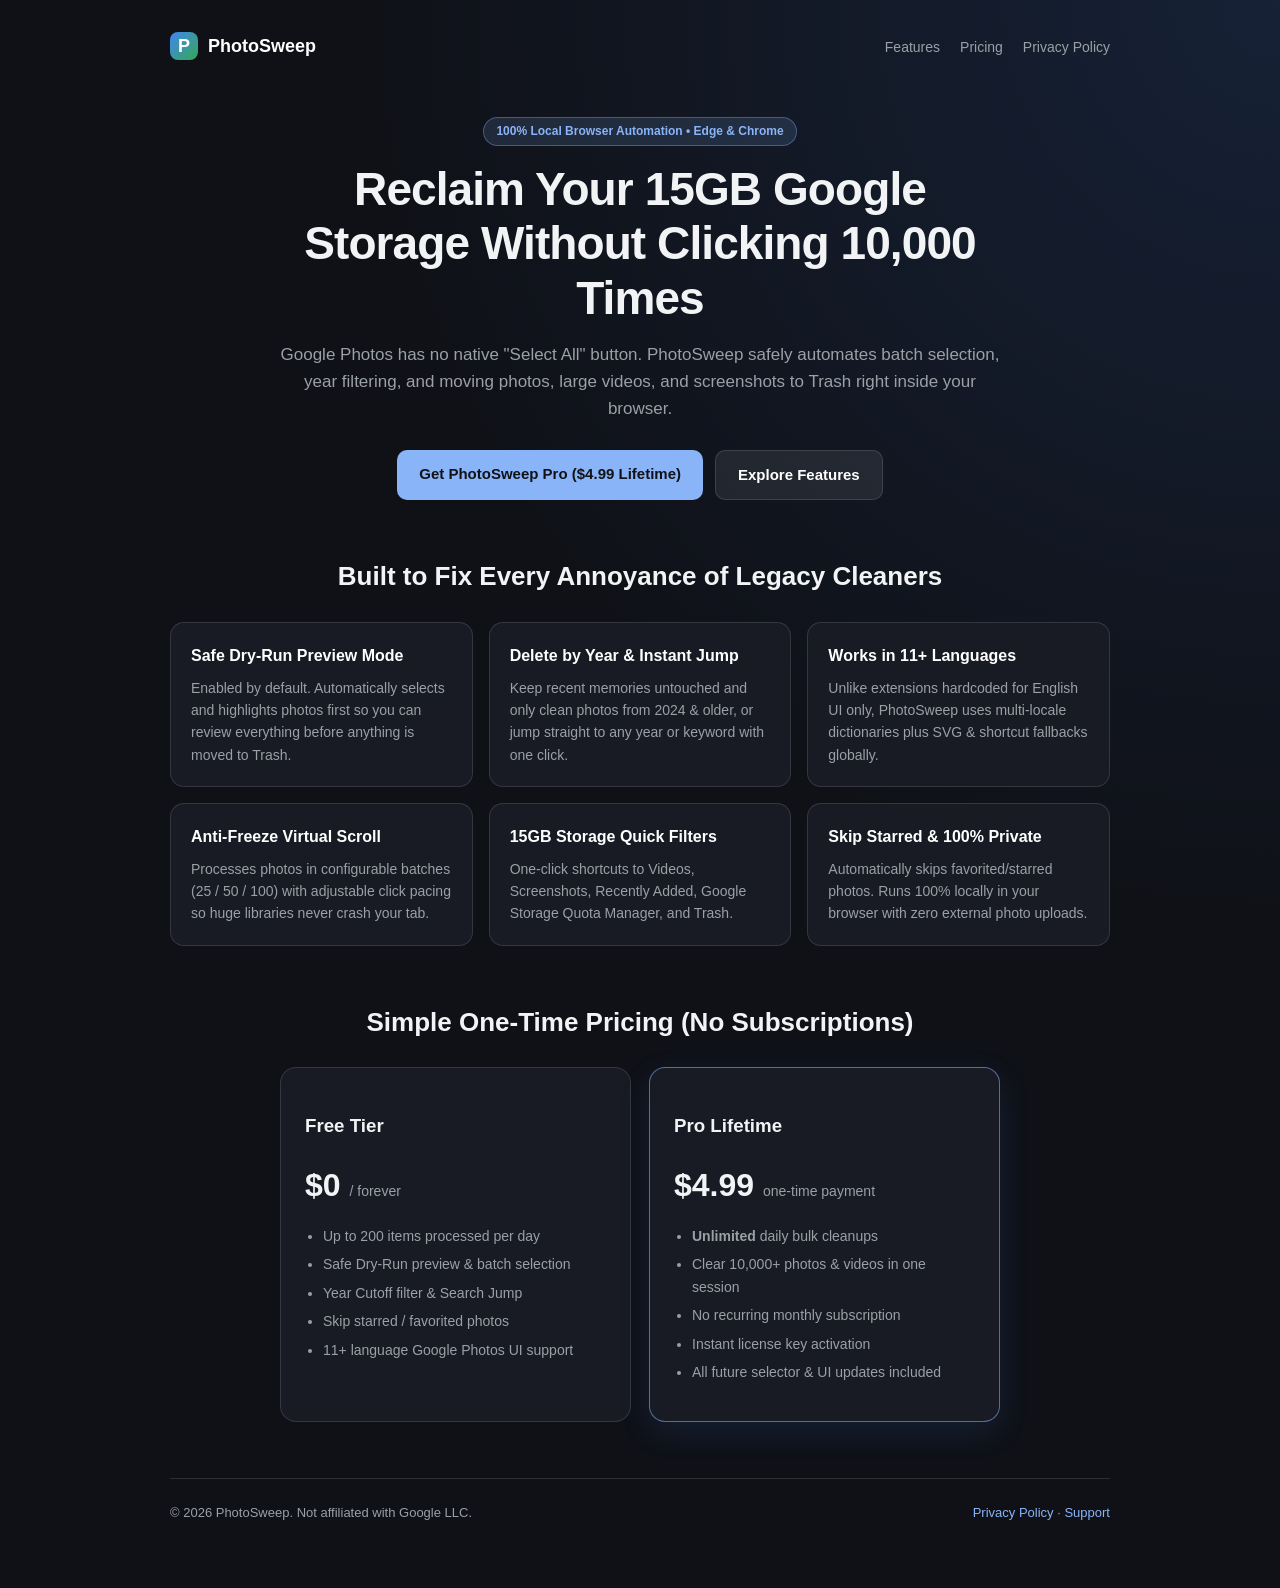
==== index.html @ 194afe2e "Create index.html" ====
<!DOCTYPE html>
<html lang="en">
<head>
  <meta charset="UTF-8" />
  <meta name="viewport" content="width=device-width, initial-scale=1.0" />
  <title>PhotoSweep — Bulk Delete &amp; Storage Cleaner for Google Photos</title>
  <meta name="description" content="Safely bulk select and move thousands of Google Photos, large videos, and screenshots to Trash. Supports 11+ languages, Dry-Run preview, Year Cutoff filter, and anti-freeze batching." />
  <style>
    :root { --bg: #0f1117; --card: #181b24; --border: rgba(255, 255, 255, 0.12); --text: #f1f3f4; --muted: #9aa0a6; --accent: #8ab4f8; }
    * { box-sizing: border-box; }
    body { margin: 0; font-family: -apple-system, BlinkMacSystemFont, "Segoe UI", Roboto, sans-serif; background: radial-gradient(circle at top right, rgba(66, 133, 244, 0.14), transparent 45%), var(--bg); color: var(--text); line-height: 1.6; }
    .wrap { max-width: 980px; margin: 0 auto; padding: 32px 20px 64px; }
    nav { display: flex; justify-content: space-between; align-items: center; margin-bottom: 56px; }
    .brand { display: flex; align-items: center; gap: 10px; font-weight: 700; font-size: 18px; color: #fff; text-decoration: none; }
    .logo { width: 28px; height: 28px; border-radius: 8px; background: linear-gradient(135deg, #4285f4, #34a853); display: inline-flex; align-items: center; justify-content: center; font-weight: 800; color: #fff; }
    .nav-links a { color: var(--muted); text-decoration: none; margin-left: 20px; font-size: 14px; }
    .nav-links a:hover { color: #fff; }
    .hero { text-align: center; max-width: 740px; margin: 0 auto 56px; }
    .pill { display: inline-block; padding: 4px 12px; border-radius: 999px; font-size: 12px; font-weight: 600; background: rgba(138, 180, 248, 0.14); color: var(--accent); border: 1px solid rgba(138, 180, 248, 0.35); margin-bottom: 16px; }
    h1 { font-size: clamp(30px, 5vw, 46px); line-height: 1.18; margin: 0 0 16px; letter-spacing: -0.02em; }
    .subtitle { color: var(--muted); font-size: 17px; margin: 0 auto 28px; }
    .cta-row { display: flex; gap: 12px; justify-content: center; flex-wrap: wrap; }
    .btn { display: inline-block; padding: 12px 22px; border-radius: 10px; font-weight: 600; font-size: 15px; text-decoration: none; transition: opacity 0.15s ease; }
    .btn:hover { opacity: 0.9; }
    .btn-primary { background: var(--accent); color: #111318; }
    .btn-secondary { background: rgba(255, 255, 255, 0.08); color: #fff; border: 1px solid var(--border); }
    .grid { display: grid; grid-template-columns: repeat(auto-fit, minmax(260px, 1fr)); gap: 16px; margin-bottom: 56px; }
    .card { background: var(--card); border: 1px solid var(--border); border-radius: 14px; padding: 20px; }
    .card h3 { margin: 0 0 8px; font-size: 16px; color: #fff; }
    .card p { margin: 0; color: var(--muted); font-size: 14px; }
    .section-title { text-align: center; font-size: 26px; margin: 0 0 24px; }
    .pricing { display: grid; grid-template-columns: repeat(auto-fit, minmax(280px, 1fr)); gap: 18px; max-width: 720px; margin: 0 auto 56px; }
    .price-card { background: var(--card); border: 1px solid var(--border); border-radius: 16px; padding: 24px; }
    .price-card.pro { border-color: rgba(138, 180, 248, 0.55); box-shadow: 0 10px 32px rgba(66, 133, 244, 0.12); }
    .price { font-size: 32px; font-weight: 800; margin: 8px 0; }
    .price span { font-size: 14px; font-weight: 500; color: var(--muted); }
    ul { padding-left: 18px; color: var(--muted); font-size: 14px; }
    li { margin-bottom: 6px; }
    footer { border-top: 1px solid var(--border); padding-top: 24px; display: flex; justify-content: space-between; flex-wrap: wrap; gap: 12px; color: var(--muted); font-size: 13px; }
    footer a { color: var(--accent); text-decoration: none; }
  </style>
</head>
<body>
  <div class="wrap">
    <nav>
      <a class="brand" href="index.html"><span class="logo">P</span><span>PhotoSweep</span></a>
      <div class="nav-links"><a href="#features">Features</a><a href="#pricing">Pricing</a><a href="privacy.html">Privacy Policy</a></div>
    </nav>
    <section class="hero">
      <div class="pill">100% Local Browser Automation • Edge &amp; Chrome</div>
      <h1>Reclaim Your 15GB Google Storage Without Clicking 10,000 Times</h1>
      <p class="subtitle">Google Photos has no native "Select All" button. PhotoSweep safely automates batch selection, year filtering, and moving photos, large videos, and screenshots to Trash right inside your browser.</p>
      <div class="cta-row">
        <a class="btn btn-primary" href="#pricing">Get PhotoSweep Pro ($4.99 Lifetime)</a>
        <a class="btn btn-secondary" href="#features">Explore Features</a>
      </div>
    </section>
    <h2 class="section-title" id="features">Built to Fix Every Annoyance of Legacy Cleaners</h2>
    <section class="grid">
      <div class="card"><h3>Safe Dry-Run Preview Mode</h3><p>Enabled by default. Automatically selects and highlights photos first so you can review everything before anything is moved to Trash.</p></div>
      <div class="card"><h3>Delete by Year &amp; Instant Jump</h3><p>Keep recent memories untouched and only clean photos from 2024 &amp; older, or jump straight to any year or keyword with one click.</p></div>
      <div class="card"><h3>Works in 11+ Languages</h3><p>Unlike extensions hardcoded for English UI only, PhotoSweep uses multi-locale dictionaries plus SVG &amp; shortcut fallbacks globally.</p></div>
      <div class="card"><h3>Anti-Freeze Virtual Scroll</h3><p>Processes photos in configurable batches (25 / 50 / 100) with adjustable click pacing so huge libraries never crash your tab.</p></div>
      <div class="card"><h3>15GB Storage Quick Filters</h3><p>One-click shortcuts to Videos, Screenshots, Recently Added, Google Storage Quota Manager, and Trash.</p></div>
      <div class="card"><h3>Skip Starred &amp; 100% Private</h3><p>Automatically skips favorited/starred photos. Runs 100% locally in your browser with zero external photo uploads.</p></div>
    </section>
    <h2 class="section-title" id="pricing">Simple One-Time Pricing (No Subscriptions)</h2>
    <section class="pricing">
      <div class="price-card"><h3>Free Tier</h3><div class="price">$0 <span>/ forever</span></div><ul><li>Up to 200 items processed per day</li><li>Safe Dry-Run preview &amp; batch selection</li><li>Year Cutoff filter &amp; Search Jump</li><li>Skip starred / favorited photos</li><li>11+ language Google Photos UI support</li></ul></div>
      <div class="price-card pro"><h3>Pro Lifetime</h3><div class="price">$4.99 <span>one-time payment</span></div><ul><li><strong>Unlimited</strong> daily bulk cleanups</li><li>Clear 10,000+ photos &amp; videos in one session</li><li>No recurring monthly subscription</li><li>Instant license key activation</li><li>All future selector &amp; UI updates included</li></ul></div>
    </section>
    <footer><div>© 2026 PhotoSweep. Not affiliated with Google LLC.</div><div><a href="privacy.html">Privacy Policy</a> · <a href="mailto:support@photosweep.app">Support</a></div></footer>
  </div>
</body>
</html>
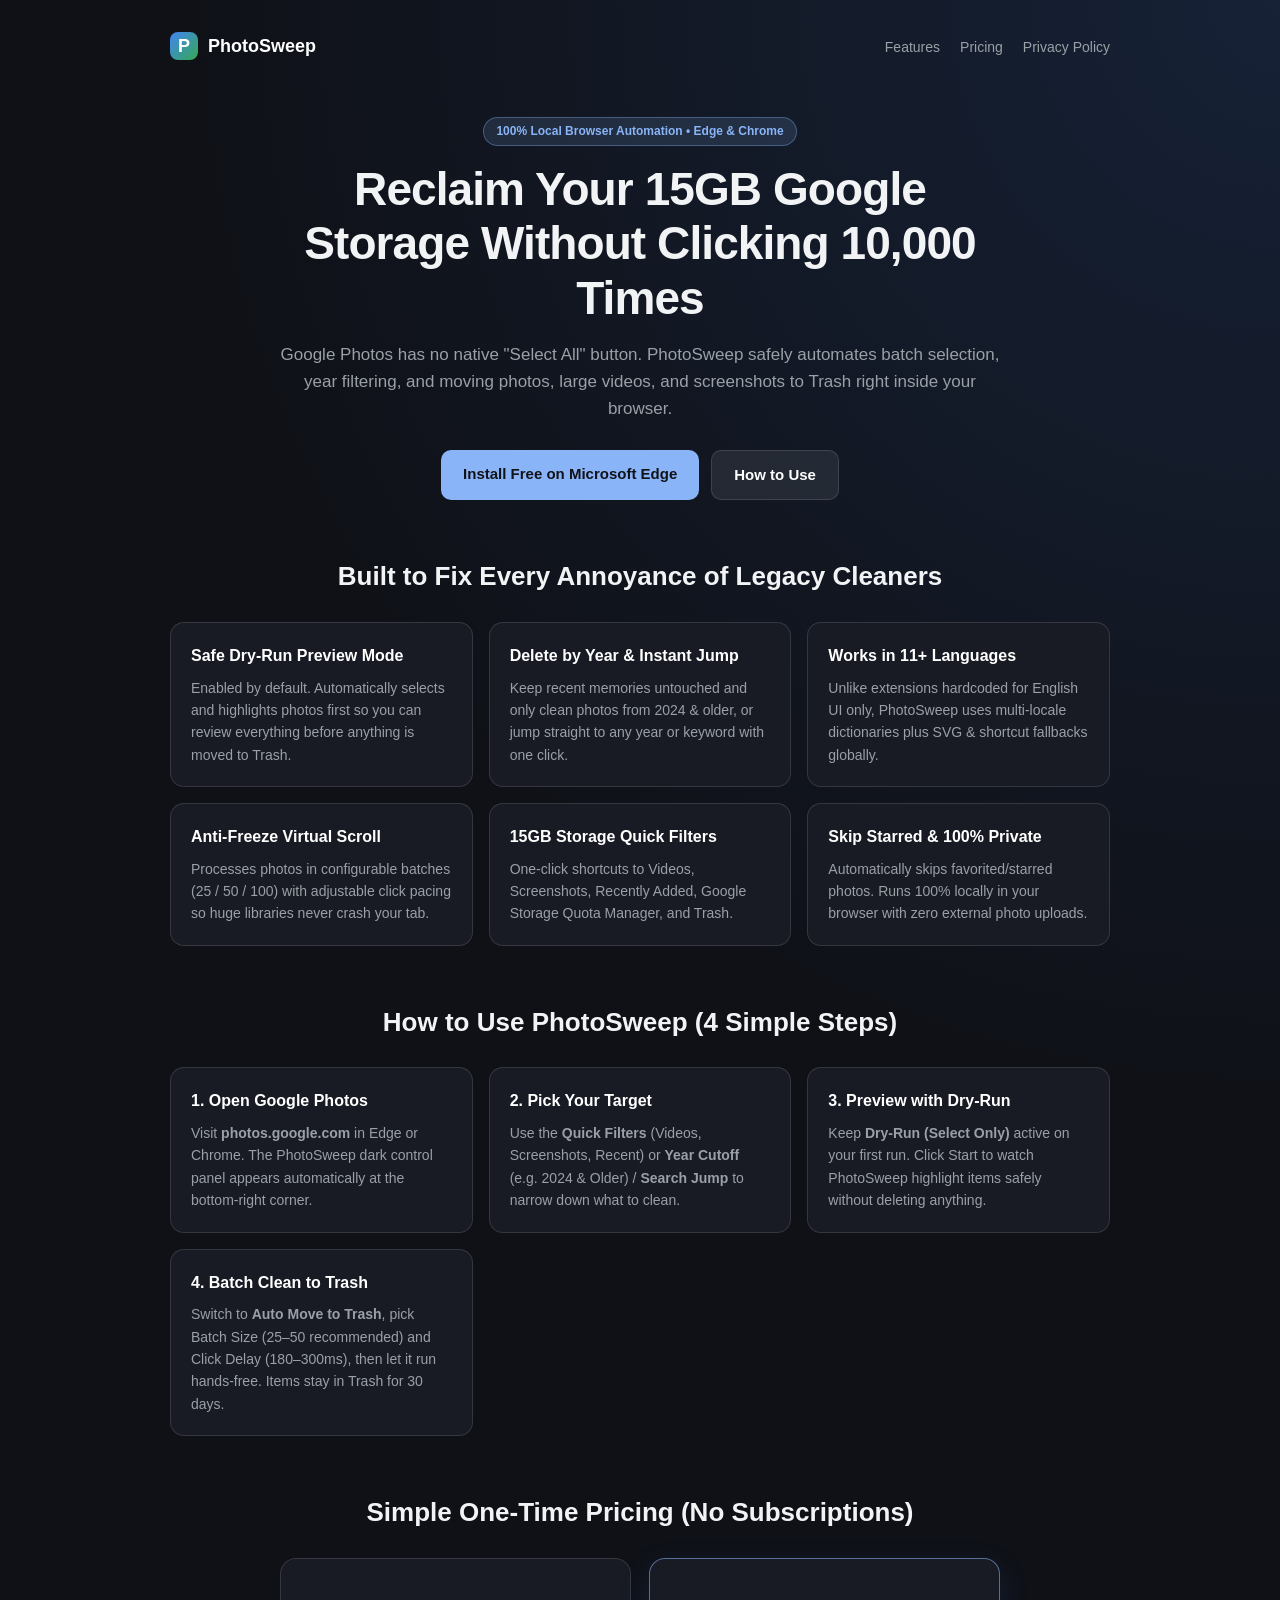
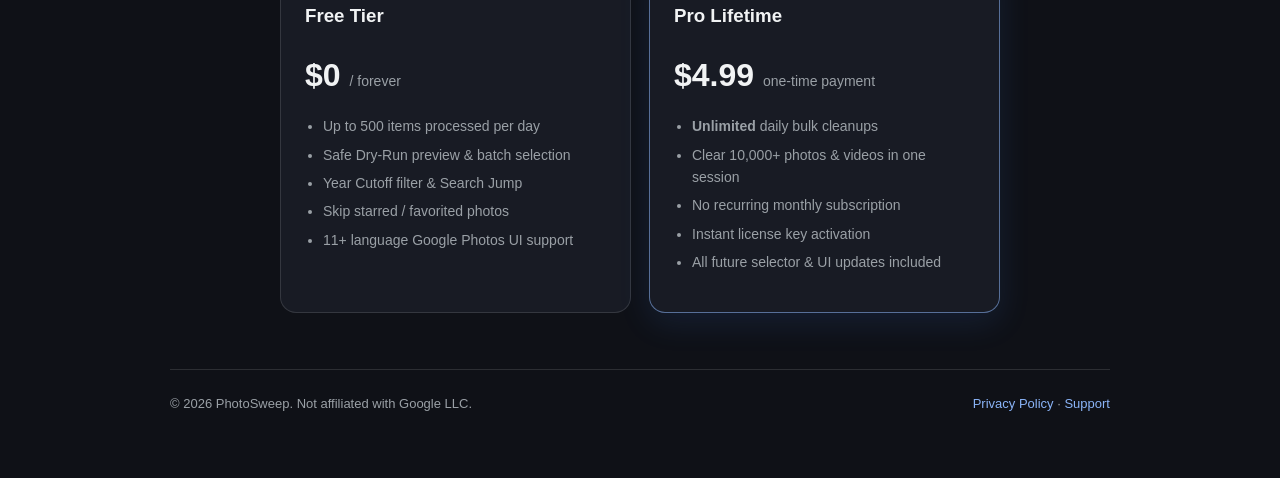
==== commit 6ec18bc7: "Update index.html" ====
--- a/index.html
+++ b/index.html
@@ -6,7 +6,7 @@
   <title>PhotoSweep — Bulk Delete &amp; Storage Cleaner for Google Photos</title>
   <meta name="description" content="Safely bulk select and move thousands of Google Photos, large videos, and screenshots to Trash. Supports 11+ languages, Dry-Run preview, Year Cutoff filter, and anti-freeze batching." />
   <style>
-    :root { --bg: #0f1117; --card: #181b24; --border: rgba(255, 255, 255, 0.12); --text: #f1f3f4; --muted: #9aa0a6; --accent: #8ab4f8; }
+    :root { --bg: #0f1117; --card: #181b24; --border: rgba(255, 255, 255, 0.12); --text: #f1f3f4; --muted: #9aa0a6; --accent: #8ab4f8; --green: #81c995; --gold: #fdd663; }
     * { box-sizing: border-box; }
     body { margin: 0; font-family: -apple-system, BlinkMacSystemFont, "Segoe UI", Roboto, sans-serif; background: radial-gradient(circle at top right, rgba(66, 133, 244, 0.14), transparent 45%), var(--bg); color: var(--text); line-height: 1.6; }
     .wrap { max-width: 980px; margin: 0 auto; padding: 32px 20px 64px; }
@@ -51,8 +51,8 @@
       <h1>Reclaim Your 15GB Google Storage Without Clicking 10,000 Times</h1>
       <p class="subtitle">Google Photos has no native "Select All" button. PhotoSweep safely automates batch selection, year filtering, and moving photos, large videos, and screenshots to Trash right inside your browser.</p>
       <div class="cta-row">
-        <a class="btn btn-primary" href="#pricing">Get PhotoSweep Pro ($4.99 Lifetime)</a>
-        <a class="btn btn-secondary" href="#features">Explore Features</a>
+        <a class="btn btn-primary" href="https://microsoftedge.microsoft.com/addons/detail/photosweep-%E2%80%94-google-photo/ddmgkgjpaelgifebnbojjlfighnmljgi" target="_blank" rel="noopener noreferrer">Install Free on Microsoft Edge</a>
+        <a class="btn btn-secondary" href="#how-to-use">How to Use</a>
       </div>
     </section>
     <h2 class="section-title" id="features">Built to Fix Every Annoyance of Legacy Cleaners</h2>
@@ -64,9 +64,16 @@
       <div class="card"><h3>15GB Storage Quick Filters</h3><p>One-click shortcuts to Videos, Screenshots, Recently Added, Google Storage Quota Manager, and Trash.</p></div>
       <div class="card"><h3>Skip Starred &amp; 100% Private</h3><p>Automatically skips favorited/starred photos. Runs 100% locally in your browser with zero external photo uploads.</p></div>
     </section>
+    <h2 class="section-title" id="how-to-use">How to Use PhotoSweep (4 Simple Steps)</h2>
+    <section class="grid">
+      <div class="card"><h3>1. Open Google Photos</h3><p>Visit <strong>photos.google.com</strong> in Edge or Chrome. The PhotoSweep dark control panel appears automatically at the bottom-right corner.</p></div>
+      <div class="card"><h3>2. Pick Your Target</h3><p>Use the <strong>Quick Filters</strong> (Videos, Screenshots, Recent) or <strong>Year Cutoff</strong> (e.g. 2024 &amp; Older) / <strong>Search Jump</strong> to narrow down what to clean.</p></div>
+      <div class="card"><h3>3. Preview with Dry-Run</h3><p>Keep <strong>Dry-Run (Select Only)</strong> active on your first run. Click Start to watch PhotoSweep highlight items safely without deleting anything.</p></div>
+      <div class="card"><h3>4. Batch Clean to Trash</h3><p>Switch to <strong>Auto Move to Trash</strong>, pick Batch Size (25–50 recommended) and Click Delay (180–300ms), then let it run hands-free. Items stay in Trash for 30 days.</p></div>
+    </section>
     <h2 class="section-title" id="pricing">Simple One-Time Pricing (No Subscriptions)</h2>
     <section class="pricing">
-      <div class="price-card"><h3>Free Tier</h3><div class="price">$0 <span>/ forever</span></div><ul><li>Up to 200 items processed per day</li><li>Safe Dry-Run preview &amp; batch selection</li><li>Year Cutoff filter &amp; Search Jump</li><li>Skip starred / favorited photos</li><li>11+ language Google Photos UI support</li></ul></div>
+      <div class="price-card"><h3>Free Tier</h3><div class="price">$0 <span>/ forever</span></div><ul><li>Up to 500 items processed per day</li><li>Safe Dry-Run preview &amp; batch selection</li><li>Year Cutoff filter &amp; Search Jump</li><li>Skip starred / favorited photos</li><li>11+ language Google Photos UI support</li></ul></div>
       <div class="price-card pro"><h3>Pro Lifetime</h3><div class="price">$4.99 <span>one-time payment</span></div><ul><li><strong>Unlimited</strong> daily bulk cleanups</li><li>Clear 10,000+ photos &amp; videos in one session</li><li>No recurring monthly subscription</li><li>Instant license key activation</li><li>All future selector &amp; UI updates included</li></ul></div>
     </section>
     <footer><div>© 2026 PhotoSweep. Not affiliated with Google LLC.</div><div><a href="privacy.html">Privacy Policy</a> · <a href="mailto:support@photosweep.app">Support</a></div></footer>
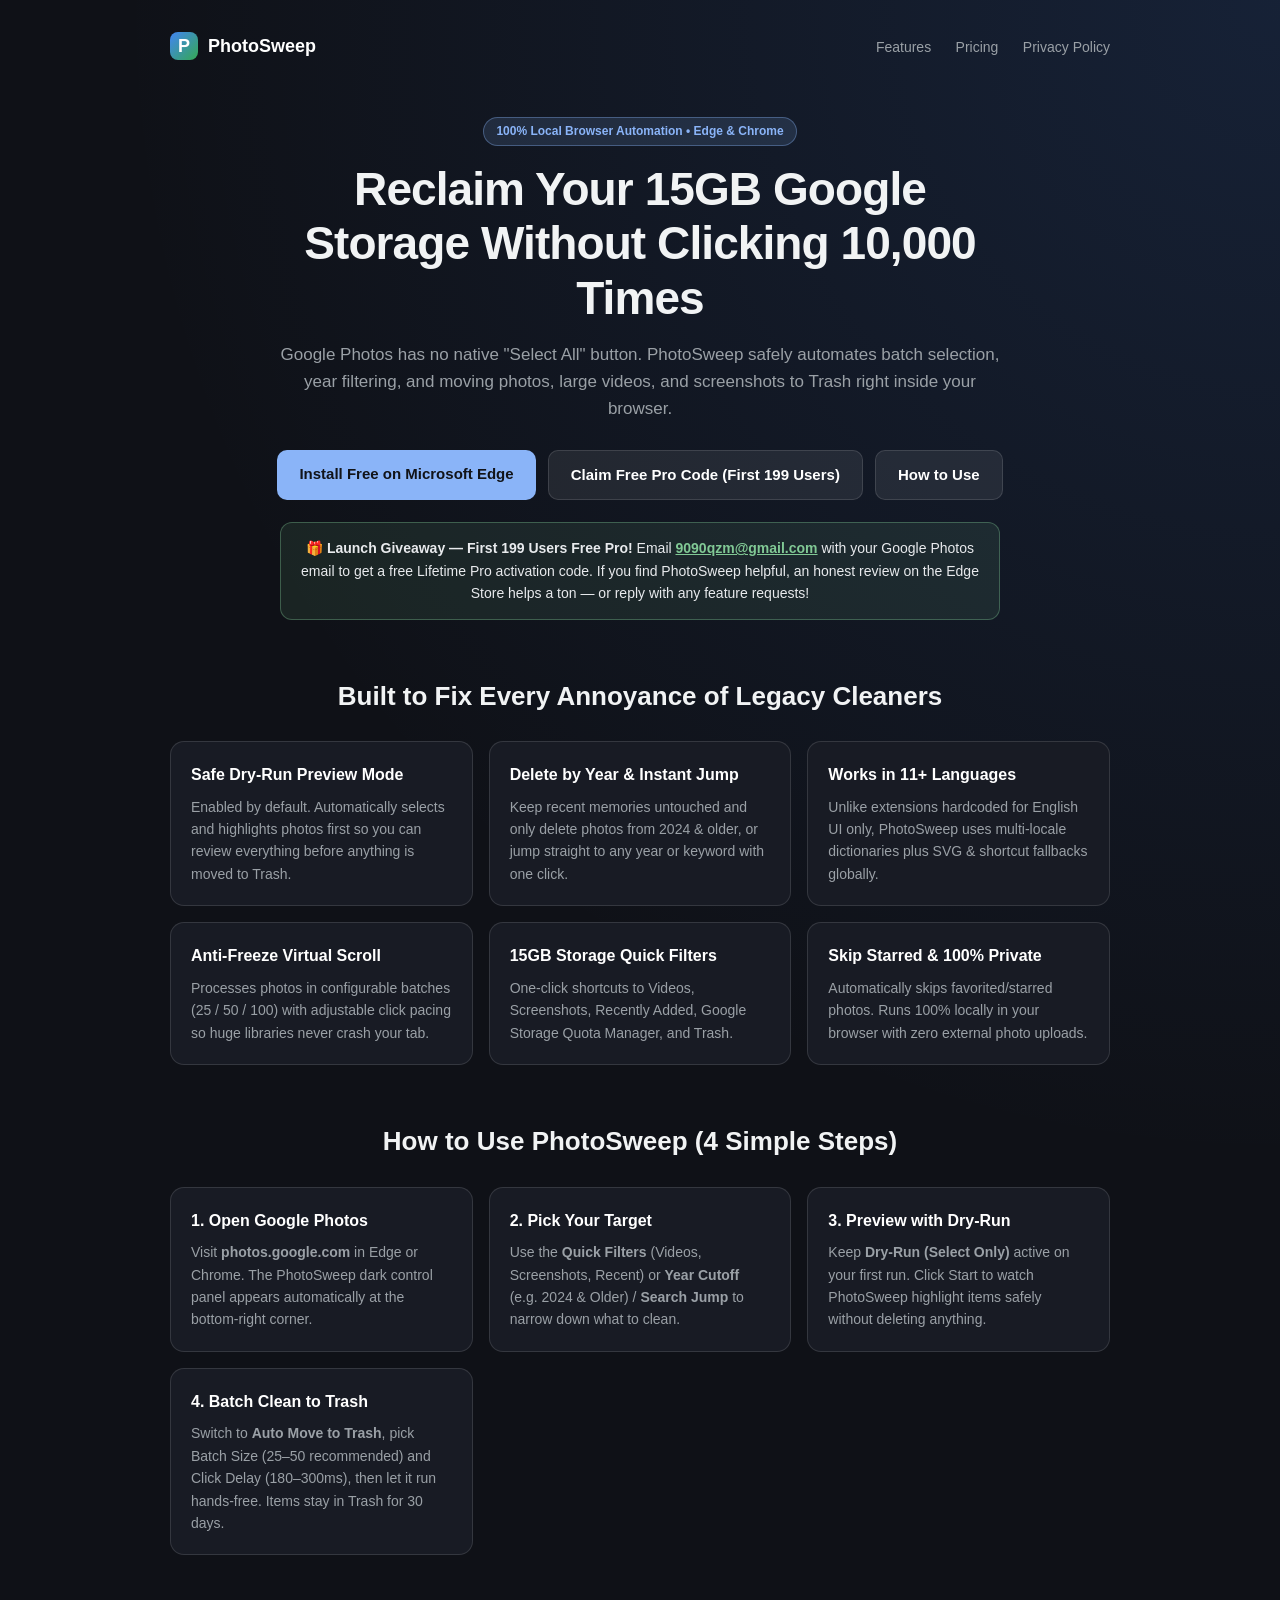
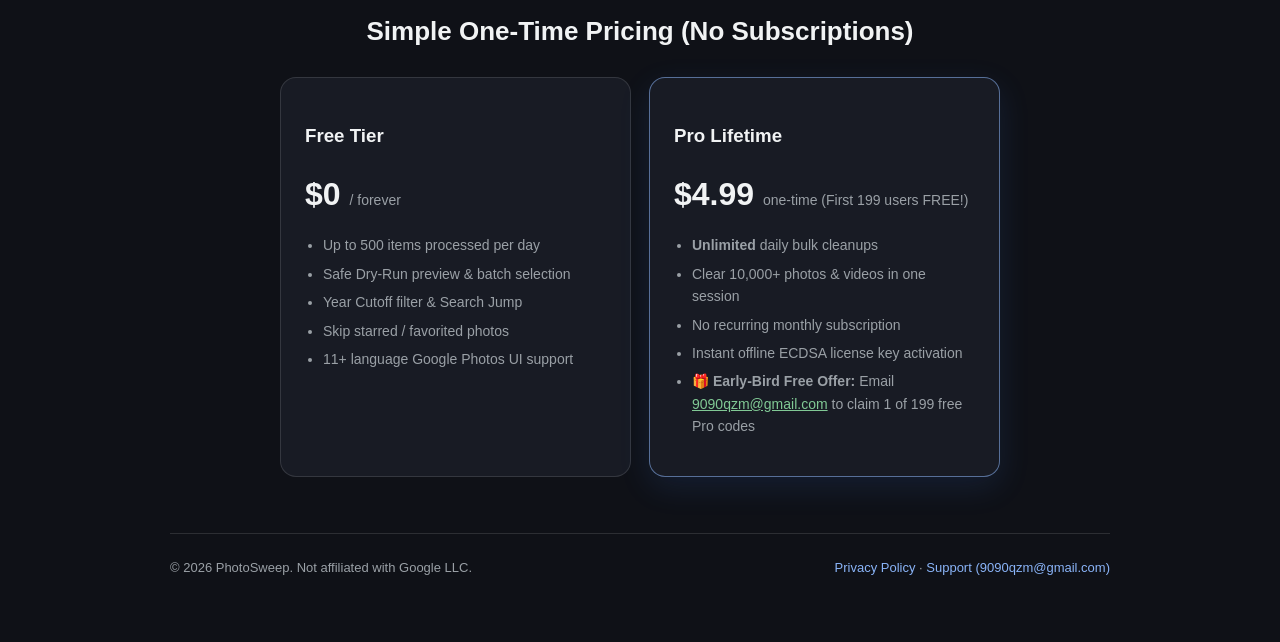
==== commit fbaab0a5: "Add First 199 Free Pro giveaway banner and update contact email to 9090qzm@gmail.com" ====
--- a/index.html
+++ b/index.html
@@ -6,77 +6,298 @@
   <title>PhotoSweep — Bulk Delete &amp; Storage Cleaner for Google Photos</title>
   <meta name="description" content="Safely bulk select and move thousands of Google Photos, large videos, and screenshots to Trash. Supports 11+ languages, Dry-Run preview, Year Cutoff filter, and anti-freeze batching." />
   <style>
-    :root { --bg: #0f1117; --card: #181b24; --border: rgba(255, 255, 255, 0.12); --text: #f1f3f4; --muted: #9aa0a6; --accent: #8ab4f8; --green: #81c995; --gold: #fdd663; }
+    :root {
+      --bg: #0f1117;
+      --card: #181b24;
+      --border: rgba(255, 255, 255, 0.12);
+      --text: #f1f3f4;
+      --muted: #9aa0a6;
+      --accent: #8ab4f8;
+      --green: #81c995;
+      --gold: #fdd663;
+    }
     * { box-sizing: border-box; }
-    body { margin: 0; font-family: -apple-system, BlinkMacSystemFont, "Segoe UI", Roboto, sans-serif; background: radial-gradient(circle at top right, rgba(66, 133, 244, 0.14), transparent 45%), var(--bg); color: var(--text); line-height: 1.6; }
-    .wrap { max-width: 980px; margin: 0 auto; padding: 32px 20px 64px; }
-    nav { display: flex; justify-content: space-between; align-items: center; margin-bottom: 56px; }
-    .brand { display: flex; align-items: center; gap: 10px; font-weight: 700; font-size: 18px; color: #fff; text-decoration: none; }
-    .logo { width: 28px; height: 28px; border-radius: 8px; background: linear-gradient(135deg, #4285f4, #34a853); display: inline-flex; align-items: center; justify-content: center; font-weight: 800; color: #fff; }
-    .nav-links a { color: var(--muted); text-decoration: none; margin-left: 20px; font-size: 14px; }
+    body {
+      margin: 0;
+      font-family: -apple-system, BlinkMacSystemFont, "Segoe UI", Roboto, sans-serif;
+      background: radial-gradient(circle at top right, rgba(66, 133, 244, 0.14), transparent 45%), var(--bg);
+      color: var(--text);
+      line-height: 1.6;
+    }
+    .wrap {
+      max-width: 980px;
+      margin: 0 auto;
+      padding: 32px 20px 64px;
+    }
+    nav {
+      display: flex;
+      justify-content: space-between;
+      align-items: center;
+      margin-bottom: 56px;
+    }
+    .brand {
+      display: flex;
+      align-items: center;
+      gap: 10px;
+      font-weight: 700;
+      font-size: 18px;
+      color: #fff;
+      text-decoration: none;
+    }
+    .logo {
+      width: 28px;
+      height: 28px;
+      border-radius: 8px;
+      background: linear-gradient(135deg, #4285f4, #34a853);
+      display: inline-flex;
+      align-items: center;
+      justify-content: center;
+      font-weight: 800;
+      color: #fff;
+    }
+    .nav-links a {
+      color: var(--muted);
+      text-decoration: none;
+      margin-left: 20px;
+      font-size: 14px;
+    }
     .nav-links a:hover { color: #fff; }
-    .hero { text-align: center; max-width: 740px; margin: 0 auto 56px; }
-    .pill { display: inline-block; padding: 4px 12px; border-radius: 999px; font-size: 12px; font-weight: 600; background: rgba(138, 180, 248, 0.14); color: var(--accent); border: 1px solid rgba(138, 180, 248, 0.35); margin-bottom: 16px; }
-    h1 { font-size: clamp(30px, 5vw, 46px); line-height: 1.18; margin: 0 0 16px; letter-spacing: -0.02em; }
-    .subtitle { color: var(--muted); font-size: 17px; margin: 0 auto 28px; }
-    .cta-row { display: flex; gap: 12px; justify-content: center; flex-wrap: wrap; }
-    .btn { display: inline-block; padding: 12px 22px; border-radius: 10px; font-weight: 600; font-size: 15px; text-decoration: none; transition: opacity 0.15s ease; }
+    .hero {
+      text-align: center;
+      max-width: 740px;
+      margin: 0 auto 56px;
+    }
+    .pill {
+      display: inline-block;
+      padding: 4px 12px;
+      border-radius: 999px;
+      font-size: 12px;
+      font-weight: 600;
+      background: rgba(138, 180, 248, 0.14);
+      color: var(--accent);
+      border: 1px solid rgba(138, 180, 248, 0.35);
+      margin-bottom: 16px;
+    }
+    h1 {
+      font-size: clamp(30px, 5vw, 46px);
+      line-height: 1.18;
+      margin: 0 0 16px;
+      letter-spacing: -0.02em;
+    }
+    .subtitle {
+      color: var(--muted);
+      font-size: 17px;
+      margin: 0 auto 28px;
+    }
+    .cta-row {
+      display: flex;
+      gap: 12px;
+      justify-content: center;
+      flex-wrap: wrap;
+    }
+    .btn {
+      display: inline-block;
+      padding: 12px 22px;
+      border-radius: 10px;
+      font-weight: 600;
+      font-size: 15px;
+      text-decoration: none;
+      transition: opacity 0.15s ease;
+    }
     .btn:hover { opacity: 0.9; }
     .btn-primary { background: var(--accent); color: #111318; }
-    .btn-secondary { background: rgba(255, 255, 255, 0.08); color: #fff; border: 1px solid var(--border); }
-    .grid { display: grid; grid-template-columns: repeat(auto-fit, minmax(260px, 1fr)); gap: 16px; margin-bottom: 56px; }
-    .card { background: var(--card); border: 1px solid var(--border); border-radius: 14px; padding: 20px; }
-    .card h3 { margin: 0 0 8px; font-size: 16px; color: #fff; }
-    .card p { margin: 0; color: var(--muted); font-size: 14px; }
-    .section-title { text-align: center; font-size: 26px; margin: 0 0 24px; }
-    .pricing { display: grid; grid-template-columns: repeat(auto-fit, minmax(280px, 1fr)); gap: 18px; max-width: 720px; margin: 0 auto 56px; }
-    .price-card { background: var(--card); border: 1px solid var(--border); border-radius: 16px; padding: 24px; }
-    .price-card.pro { border-color: rgba(138, 180, 248, 0.55); box-shadow: 0 10px 32px rgba(66, 133, 244, 0.12); }
-    .price { font-size: 32px; font-weight: 800; margin: 8px 0; }
-    .price span { font-size: 14px; font-weight: 500; color: var(--muted); }
-    ul { padding-left: 18px; color: var(--muted); font-size: 14px; }
+    .btn-secondary {
+      background: rgba(255, 255, 255, 0.08);
+      color: #fff;
+      border: 1px solid var(--border);
+    }
+    .grid {
+      display: grid;
+      grid-template-columns: repeat(auto-fit, minmax(260px, 1fr));
+      gap: 16px;
+      margin-bottom: 56px;
+    }
+    .card {
+      background: var(--card);
+      border: 1px solid var(--border);
+      border-radius: 14px;
+      padding: 20px;
+    }
+    .card h3 {
+      margin: 0 0 8px;
+      font-size: 16px;
+      color: #fff;
+    }
+    .card p {
+      margin: 0;
+      color: var(--muted);
+      font-size: 14px;
+    }
+    .section-title {
+      text-align: center;
+      font-size: 26px;
+      margin: 0 0 24px;
+    }
+    .pricing {
+      display: grid;
+      grid-template-columns: repeat(auto-fit, minmax(280px, 1fr));
+      gap: 18px;
+      max-width: 720px;
+      margin: 0 auto 56px;
+    }
+    .price-card {
+      background: var(--card);
+      border: 1px solid var(--border);
+      border-radius: 16px;
+      padding: 24px;
+    }
+    .price-card.pro {
+      border-color: rgba(138, 180, 248, 0.55);
+      box-shadow: 0 10px 32px rgba(66, 133, 244, 0.12);
+    }
+    .price {
+      font-size: 32px;
+      font-weight: 800;
+      margin: 8px 0;
+    }
+    .price span {
+      font-size: 14px;
+      font-weight: 500;
+      color: var(--muted);
+    }
+    ul {
+      padding-left: 18px;
+      color: var(--muted);
+      font-size: 14px;
+    }
     li { margin-bottom: 6px; }
-    footer { border-top: 1px solid var(--border); padding-top: 24px; display: flex; justify-content: space-between; flex-wrap: wrap; gap: 12px; color: var(--muted); font-size: 13px; }
+    footer {
+      border-top: 1px solid var(--border);
+      padding-top: 24px;
+      display: flex;
+      justify-content: space-between;
+      flex-wrap: wrap;
+      gap: 12px;
+      color: var(--muted);
+      font-size: 13px;
+    }
     footer a { color: var(--accent); text-decoration: none; }
   </style>
 </head>
 <body>
   <div class="wrap">
     <nav>
-      <a class="brand" href="index.html"><span class="logo">P</span><span>PhotoSweep</span></a>
-      <div class="nav-links"><a href="#features">Features</a><a href="#pricing">Pricing</a><a href="privacy.html">Privacy Policy</a></div>
+      <a class="brand" href="index.html">
+        <span class="logo">P</span>
+        <span>PhotoSweep</span>
+      </a>
+      <div class="nav-links">
+        <a href="#features">Features</a>
+        <a href="#pricing">Pricing</a>
+        <a href="privacy.html">Privacy Policy</a>
+      </div>
     </nav>
+
     <section class="hero">
       <div class="pill">100% Local Browser Automation • Edge &amp; Chrome</div>
       <h1>Reclaim Your 15GB Google Storage Without Clicking 10,000 Times</h1>
-      <p class="subtitle">Google Photos has no native "Select All" button. PhotoSweep safely automates batch selection, year filtering, and moving photos, large videos, and screenshots to Trash right inside your browser.</p>
+      <p class="subtitle">
+        Google Photos has no native "Select All" button. PhotoSweep safely automates batch selection,
+        year filtering, and moving photos, large videos, and screenshots to Trash right inside your browser.
+      </p>
       <div class="cta-row">
         <a class="btn btn-primary" href="https://microsoftedge.microsoft.com/addons/detail/photosweep-%E2%80%94-google-photo/ddmgkgjpaelgifebnbojjlfighnmljgi" target="_blank" rel="noopener noreferrer">Install Free on Microsoft Edge</a>
+        <a class="btn btn-secondary" href="mailto:9090qzm@gmail.com?subject=PhotoSweep%20Pro%20Free%20Code">Claim Free Pro Code (First 199 Users)</a>
         <a class="btn btn-secondary" href="#how-to-use">How to Use</a>
       </div>
+      <div style="margin: 22px auto 0; max-width: 720px; padding: 14px 18px; border-radius: 12px; background: rgba(129, 201, 149, 0.10); border: 1px solid rgba(129, 201, 149, 0.35); color: #e8eaed; font-size: 14px; line-height: 1.6;">
+        🎁 <strong>Launch Giveaway — First 199 Users Free Pro!</strong> Email
+        <a href="mailto:9090qzm@gmail.com?subject=PhotoSweep%20Pro%20Free%20Code" style="color: #81c995; font-weight: 700; text-decoration: underline;">9090qzm@gmail.com</a>
+        with your Google Photos email to get a free Lifetime Pro activation code. If you find PhotoSweep helpful, an honest review on the Edge Store helps a ton — or reply with any feature requests!
+      </div>
     </section>
+
     <h2 class="section-title" id="features">Built to Fix Every Annoyance of Legacy Cleaners</h2>
     <section class="grid">
-      <div class="card"><h3>Safe Dry-Run Preview Mode</h3><p>Enabled by default. Automatically selects and highlights photos first so you can review everything before anything is moved to Trash.</p></div>
-      <div class="card"><h3>Delete by Year &amp; Instant Jump</h3><p>Keep recent memories untouched and only clean photos from 2024 &amp; older, or jump straight to any year or keyword with one click.</p></div>
-      <div class="card"><h3>Works in 11+ Languages</h3><p>Unlike extensions hardcoded for English UI only, PhotoSweep uses multi-locale dictionaries plus SVG &amp; shortcut fallbacks globally.</p></div>
-      <div class="card"><h3>Anti-Freeze Virtual Scroll</h3><p>Processes photos in configurable batches (25 / 50 / 100) with adjustable click pacing so huge libraries never crash your tab.</p></div>
-      <div class="card"><h3>15GB Storage Quick Filters</h3><p>One-click shortcuts to Videos, Screenshots, Recently Added, Google Storage Quota Manager, and Trash.</p></div>
-      <div class="card"><h3>Skip Starred &amp; 100% Private</h3><p>Automatically skips favorited/starred photos. Runs 100% locally in your browser with zero external photo uploads.</p></div>
+      <div class="card">
+        <h3>Safe Dry-Run Preview Mode</h3>
+        <p>Enabled by default. Automatically selects and highlights photos first so you can review everything before anything is moved to Trash.</p>
+      </div>
+      <div class="card">
+        <h3>Delete by Year &amp; Instant Jump</h3>
+        <p>Keep recent memories untouched and only delete photos from 2024 &amp; older, or jump straight to any year or keyword with one click.</p>
+      </div>
+      <div class="card">
+        <h3>Works in 11+ Languages</h3>
+        <p>Unlike extensions hardcoded for English UI only, PhotoSweep uses multi-locale dictionaries plus SVG &amp; shortcut fallbacks globally.</p>
+      </div>
+      <div class="card">
+        <h3>Anti-Freeze Virtual Scroll</h3>
+        <p>Processes photos in configurable batches (25 / 50 / 100) with adjustable click pacing so huge libraries never crash your tab.</p>
+      </div>
+      <div class="card">
+        <h3>15GB Storage Quick Filters</h3>
+        <p>One-click shortcuts to Videos, Screenshots, Recently Added, Google Storage Quota Manager, and Trash.</p>
+      </div>
+      <div class="card">
+        <h3>Skip Starred &amp; 100% Private</h3>
+        <p>Automatically skips favorited/starred photos. Runs 100% locally in your browser with zero external photo uploads.</p>
+      </div>
     </section>
+
     <h2 class="section-title" id="how-to-use">How to Use PhotoSweep (4 Simple Steps)</h2>
     <section class="grid">
-      <div class="card"><h3>1. Open Google Photos</h3><p>Visit <strong>photos.google.com</strong> in Edge or Chrome. The PhotoSweep dark control panel appears automatically at the bottom-right corner.</p></div>
-      <div class="card"><h3>2. Pick Your Target</h3><p>Use the <strong>Quick Filters</strong> (Videos, Screenshots, Recent) or <strong>Year Cutoff</strong> (e.g. 2024 &amp; Older) / <strong>Search Jump</strong> to narrow down what to clean.</p></div>
-      <div class="card"><h3>3. Preview with Dry-Run</h3><p>Keep <strong>Dry-Run (Select Only)</strong> active on your first run. Click Start to watch PhotoSweep highlight items safely without deleting anything.</p></div>
-      <div class="card"><h3>4. Batch Clean to Trash</h3><p>Switch to <strong>Auto Move to Trash</strong>, pick Batch Size (25–50 recommended) and Click Delay (180–300ms), then let it run hands-free. Items stay in Trash for 30 days.</p></div>
+      <div class="card">
+        <h3>1. Open Google Photos</h3>
+        <p>Visit <strong>photos.google.com</strong> in Edge or Chrome. The PhotoSweep dark control panel appears automatically at the bottom-right corner.</p>
+      </div>
+      <div class="card">
+        <h3>2. Pick Your Target</h3>
+        <p>Use the <strong>Quick Filters</strong> (Videos, Screenshots, Recent) or <strong>Year Cutoff</strong> (e.g. 2024 &amp; Older) / <strong>Search Jump</strong> to narrow down what to clean.</p>
+      </div>
+      <div class="card">
+        <h3>3. Preview with Dry-Run</h3>
+        <p>Keep <strong>Dry-Run (Select Only)</strong> active on your first run. Click Start to watch PhotoSweep highlight items safely without deleting anything.</p>
+      </div>
+      <div class="card">
+        <h3>4. Batch Clean to Trash</h3>
+        <p>Switch to <strong>Auto Move to Trash</strong>, pick Batch Size (25–50 recommended) and Click Delay (180–300ms), then let it run hands-free. Items stay in Trash for 30 days.</p>
+      </div>
     </section>
+
     <h2 class="section-title" id="pricing">Simple One-Time Pricing (No Subscriptions)</h2>
     <section class="pricing">
-      <div class="price-card"><h3>Free Tier</h3><div class="price">$0 <span>/ forever</span></div><ul><li>Up to 500 items processed per day</li><li>Safe Dry-Run preview &amp; batch selection</li><li>Year Cutoff filter &amp; Search Jump</li><li>Skip starred / favorited photos</li><li>11+ language Google Photos UI support</li></ul></div>
-      <div class="price-card pro"><h3>Pro Lifetime</h3><div class="price">$4.99 <span>one-time payment</span></div><ul><li><strong>Unlimited</strong> daily bulk cleanups</li><li>Clear 10,000+ photos &amp; videos in one session</li><li>No recurring monthly subscription</li><li>Instant license key activation</li><li>All future selector &amp; UI updates included</li></ul></div>
+      <div class="price-card">
+        <h3>Free Tier</h3>
+        <div class="price">$0 <span>/ forever</span></div>
+        <ul>
+          <li>Up to 500 items processed per day</li>
+          <li>Safe Dry-Run preview &amp; batch selection</li>
+          <li>Year Cutoff filter &amp; Search Jump</li>
+          <li>Skip starred / favorited photos</li>
+          <li>11+ language Google Photos UI support</li>
+        </ul>
+      </div>
+      <div class="price-card pro">
+        <h3>Pro Lifetime</h3>
+        <div class="price">$4.99 <span>one-time (First 199 users FREE!)</span></div>
+        <ul>
+          <li><strong>Unlimited</strong> daily bulk cleanups</li>
+          <li>Clear 10,000+ photos &amp; videos in one session</li>
+          <li>No recurring monthly subscription</li>
+          <li>Instant offline ECDSA license key activation</li>
+          <li>🎁 <strong>Early-Bird Free Offer:</strong> Email <a href="mailto:9090qzm@gmail.com?subject=PhotoSweep%20Pro%20Free%20Code" style="color: #81c995;">9090qzm@gmail.com</a> to claim 1 of 199 free Pro codes</li>
+        </ul>
+      </div>
     </section>
-    <footer><div>© 2026 PhotoSweep. Not affiliated with Google LLC.</div><div><a href="privacy.html">Privacy Policy</a> · <a href="mailto:support@photosweep.app">Support</a></div></footer>
+
+    <footer>
+      <div>© 2026 PhotoSweep. Not affiliated with Google LLC.</div>
+      <div>
+        <a href="privacy.html">Privacy Policy</a> ·
+        <a href="mailto:9090qzm@gmail.com">Support (9090qzm@gmail.com)</a>
+      </div>
+    </footer>
   </div>
 </body>
 </html>
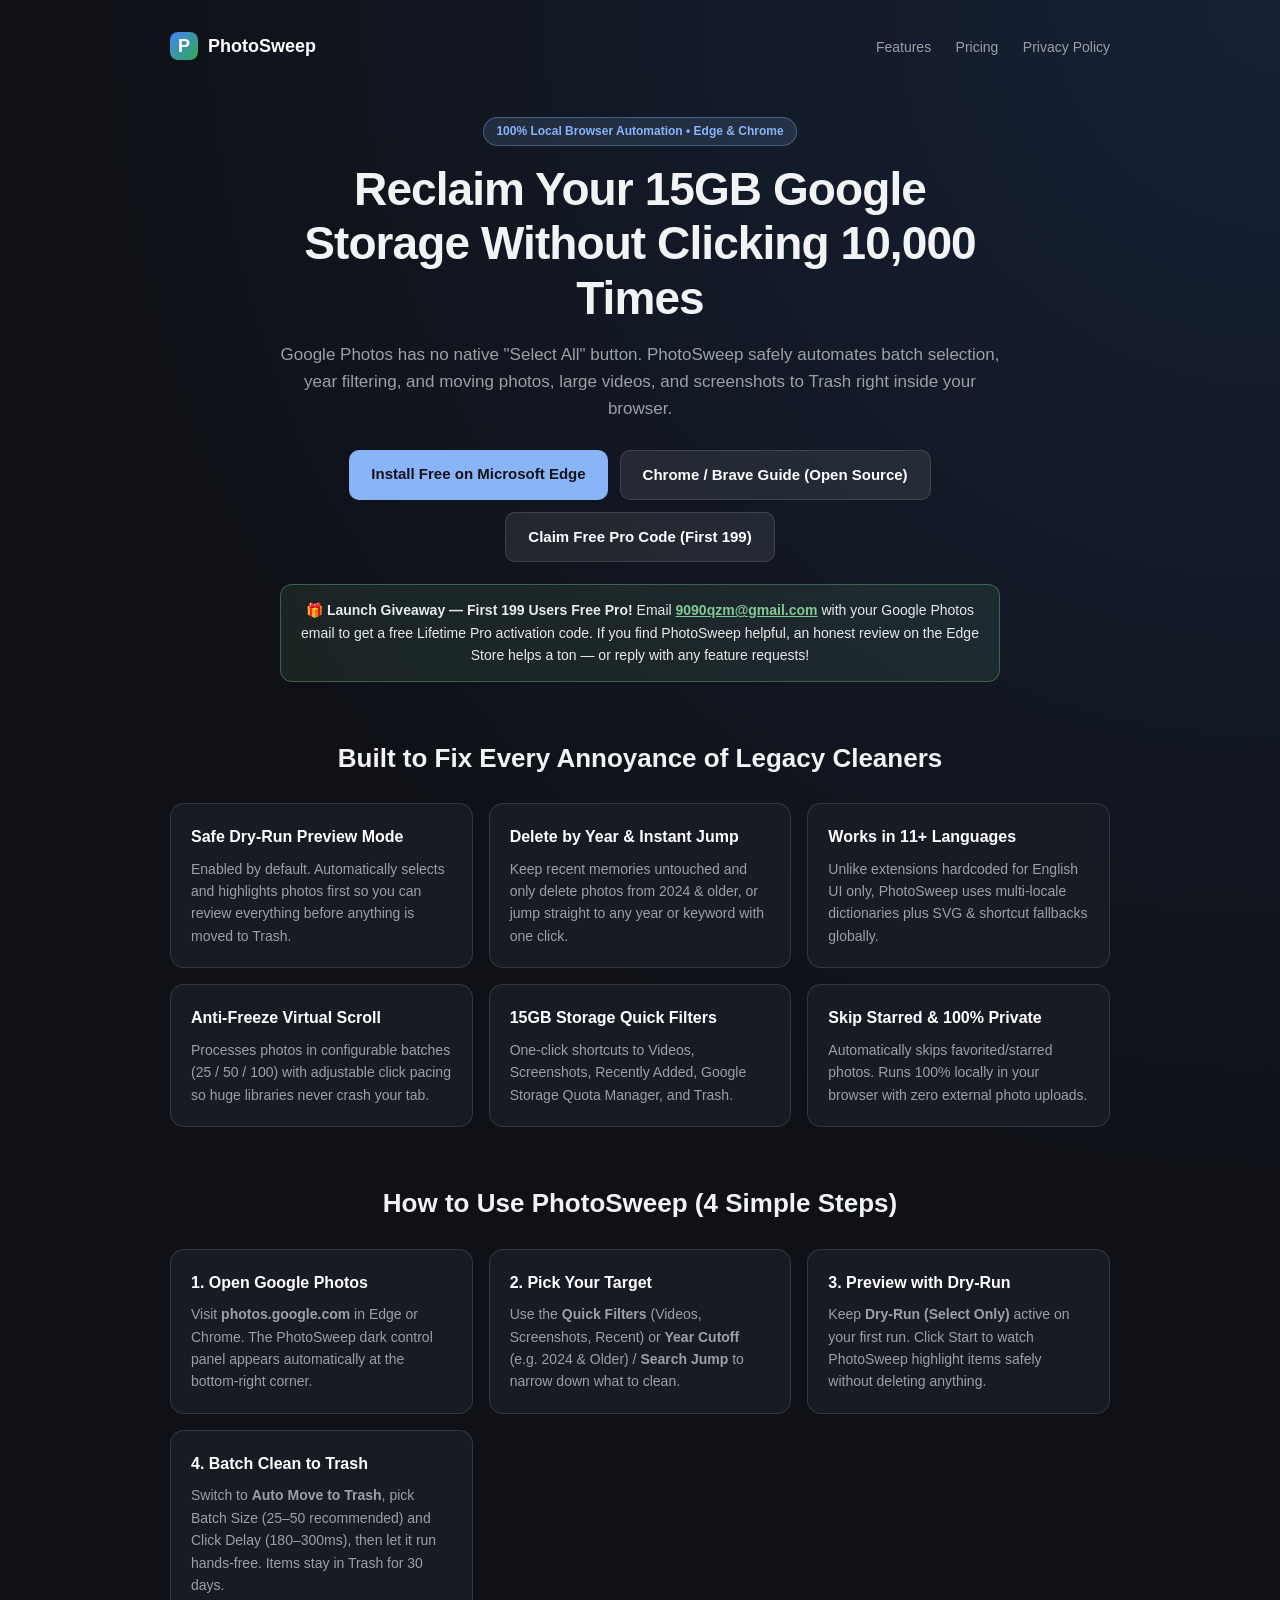
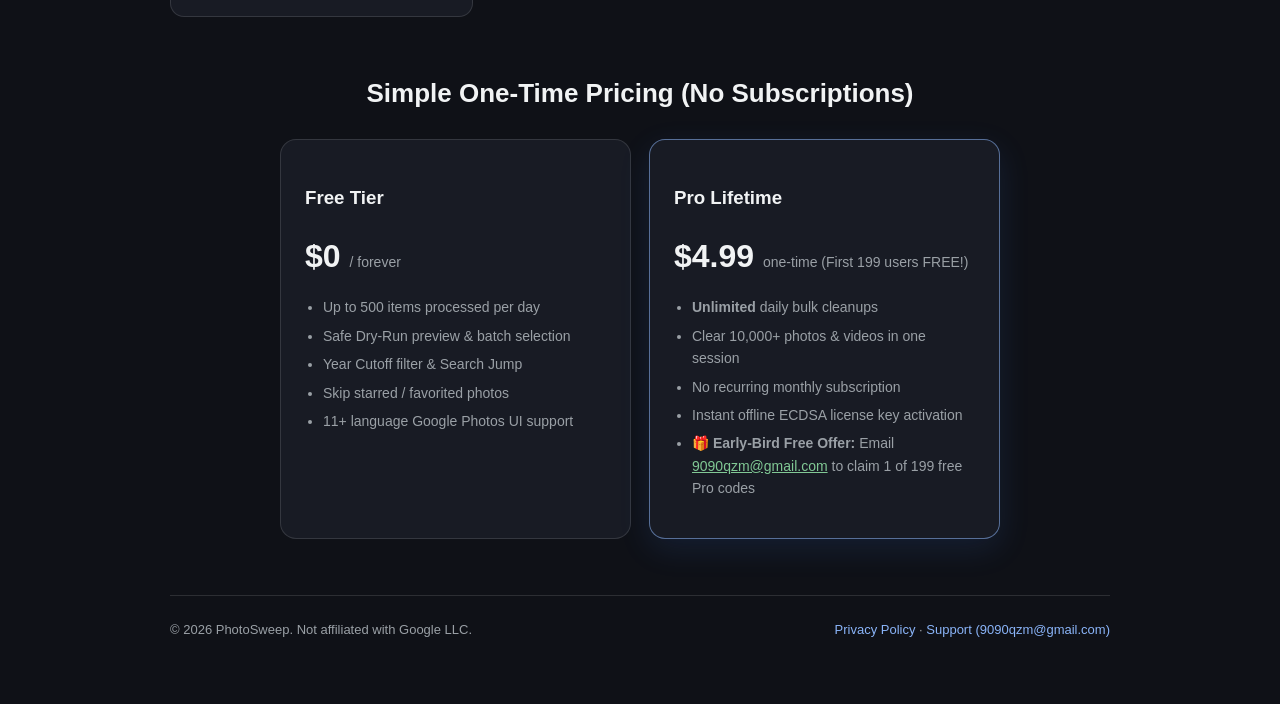
==== commit 744e92f5: "Open-source PhotoSweep v1.0.2 and add Chrome/Brave installation guide" ====
--- a/index.html
+++ b/index.html
@@ -207,8 +207,8 @@
       </p>
       <div class="cta-row">
         <a class="btn btn-primary" href="https://microsoftedge.microsoft.com/addons/detail/photosweep-%E2%80%94-google-photo/ddmgkgjpaelgifebnbojjlfighnmljgi" target="_blank" rel="noopener noreferrer">Install Free on Microsoft Edge</a>
-        <a class="btn btn-secondary" href="mailto:9090qzm@gmail.com?subject=PhotoSweep%20Pro%20Free%20Code">Claim Free Pro Code (First 199 Users)</a>
-        <a class="btn btn-secondary" href="#how-to-use">How to Use</a>
+        <a class="btn btn-secondary" href="https://github.com/qzm12348/photosweep#install-on-google-chrome--brave--arc-10-seconds-free" target="_blank" rel="noopener noreferrer">Chrome / Brave Guide (Open Source)</a>
+        <a class="btn btn-secondary" href="mailto:9090qzm@gmail.com?subject=PhotoSweep%20Pro%20Free%20Code">Claim Free Pro Code (First 199)</a>
       </div>
       <div style="margin: 22px auto 0; max-width: 720px; padding: 14px 18px; border-radius: 12px; background: rgba(129, 201, 149, 0.10); border: 1px solid rgba(129, 201, 149, 0.35); color: #e8eaed; font-size: 14px; line-height: 1.6;">
         🎁 <strong>Launch Giveaway — First 199 Users Free Pro!</strong> Email
